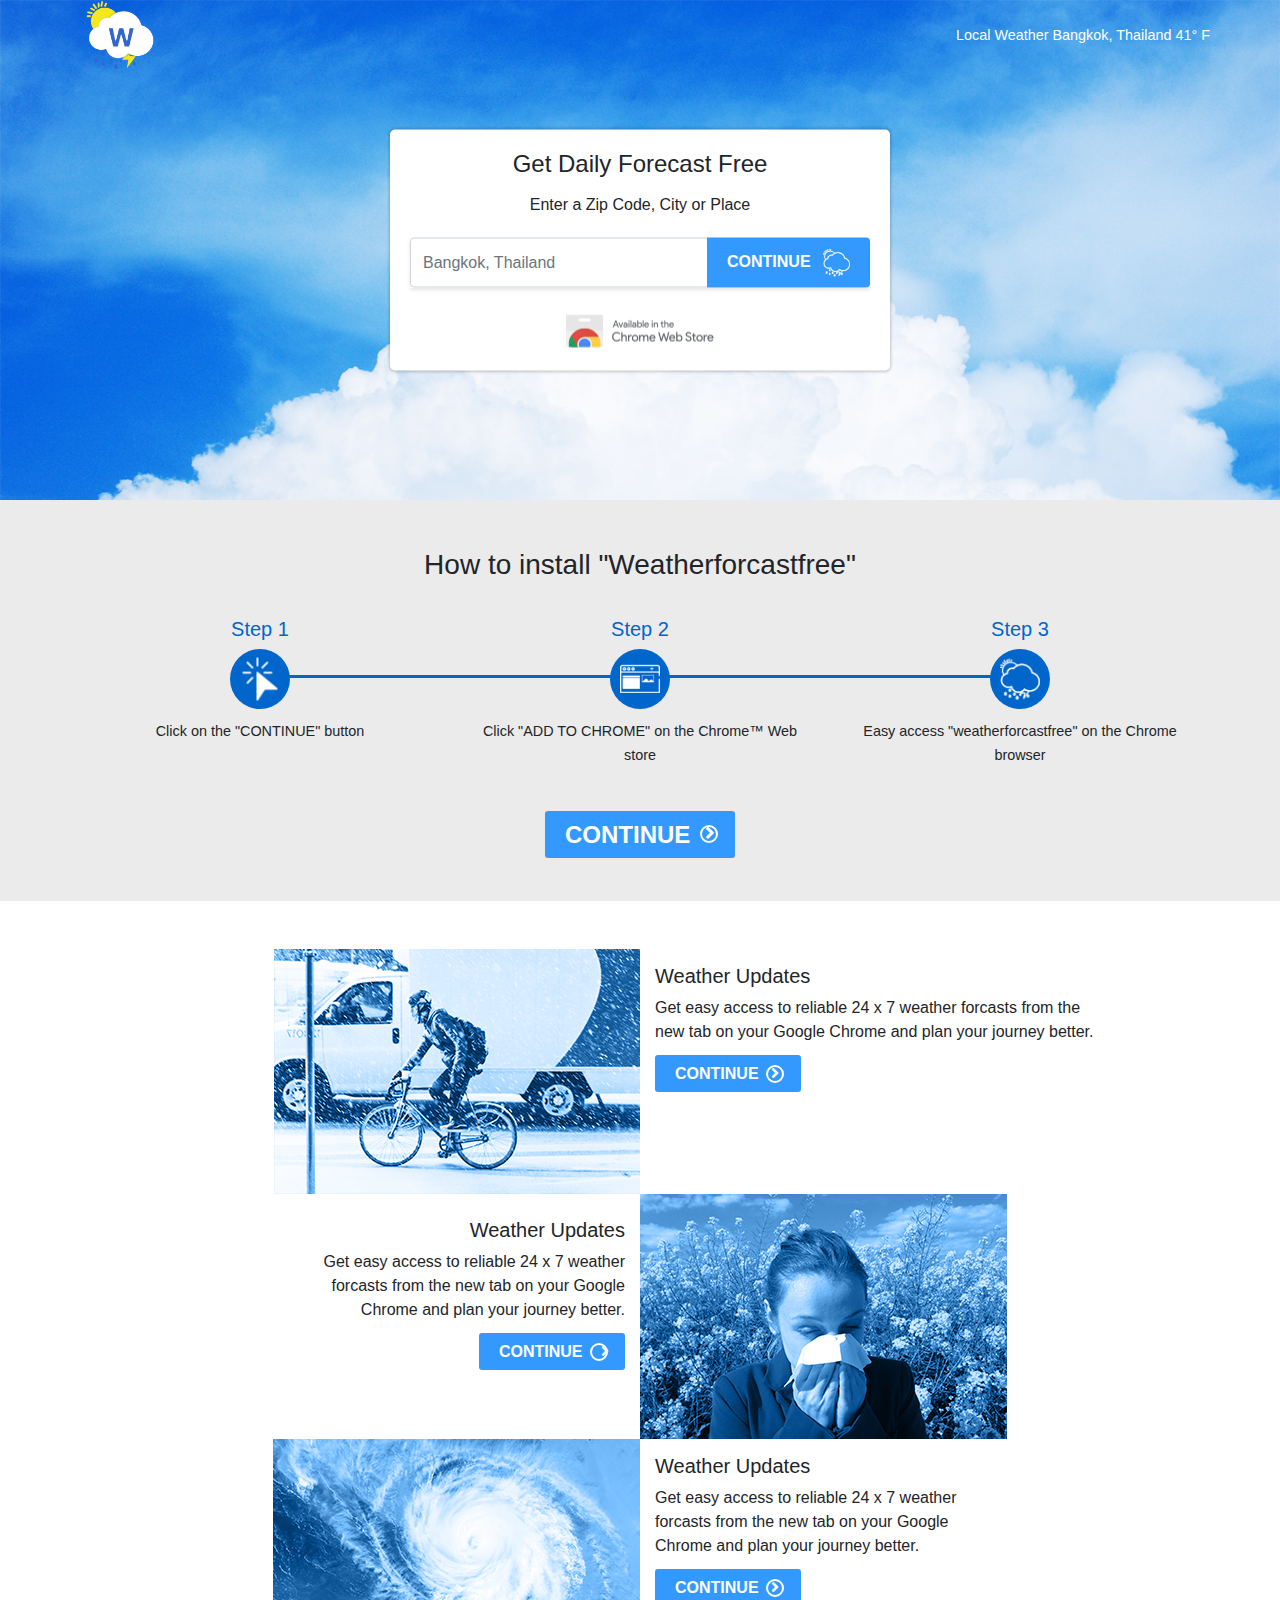
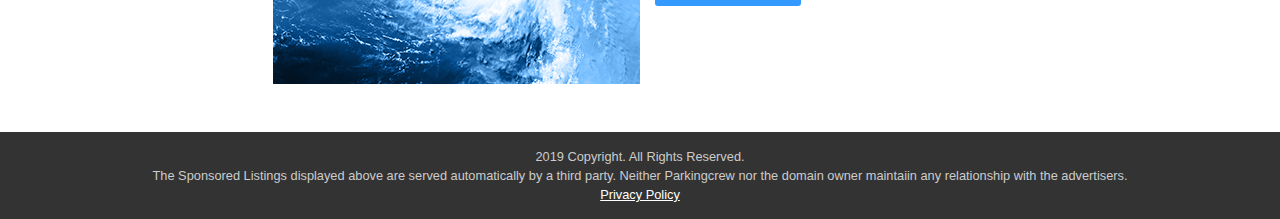
==== index.html @ 391738b8 "Blue version" ====
<!doctype html>
<html lang="en">
  <head>
    <!-- Required meta tags -->
    <meta charset="utf-8">
    <meta name="viewport" content="width=device-width, initial-scale=1, shrink-to-fit=no">

    <link rel="stylesheet" href="assets/css/main.css">
    <link rel="stylesheet" href="https://stackpath.bootstrapcdn.com/bootstrap/4.3.1/css/bootstrap.min.css" integrity="sha384-ggOyR0iXCbMQv3Xipma34MD+dH/1fQ784/j6cY/iJTQUOhcWr7x9JvoRxT2MZw1T" crossorigin="anonymous"><!-- Bootstrap CSS -->
    <link rel="stylesheet" href="assets/css/hover.css">
    <link rel="stylesheet" href="assets/css/fontawesome.css">
    <link rel="stylesheet" href="assets/css/bootstrap.css">

    <title>WeatherForcastFree</title>
    
    <link rel="shortcut icon" href="assets/images/favicons/favicon.ico">
	<link rel="icon" sizes="16x16 32x32 64x64" href="assets/images/favicons/favicon.ico">
	<link rel="icon" type="image/png" sizes="196x196" href="assets/images/favicons/favicon-192.png">
	<link rel="icon" type="image/png" sizes="160x160" href="assets/images/favicons/favicon-160.png">
	<link rel="icon" type="image/png" sizes="96x96" href="assets/images/favicons/favicon-96.png">
	<link rel="icon" type="image/png" sizes="64x64" href="assets/images/favicons/favicon-64.png">
	<link rel="icon" type="image/png" sizes="32x32" href="assets/images/favicons/favicon-32.png">
	<link rel="icon" type="image/png" sizes="16x16" href="assets/images/favicons/favicon-16.png">
	<link rel="apple-touch-icon" href="assets/images/favicons/favicon-57.png">
	<link rel="apple-touch-icon" sizes="114x114" href="assets/images/favicons/favicon-114.png">
	<link rel="apple-touch-icon" sizes="72x72" href="assets/images/favicons/favicon-72.png">
	<link rel="apple-touch-icon" sizes="144x144" href="assets/images/favicons/favicon-144.png">
	<link rel="apple-touch-icon" sizes="60x60" href="assets/images/favicons/favicon-60.png">
	<link rel="apple-touch-icon" sizes="120x120" href="assets/images/favicons/favicon-120.png">
	<link rel="apple-touch-icon" sizes="76x76" href="assets/images/favicons/favicon-76.png">
	<link rel="apple-touch-icon" sizes="152x152" href="assets/images/favicons/favicon-152.png">
	<link rel="apple-touch-icon" sizes="180x180" href="assets/images/favicons/favicon-180.png">
	<meta name="msapplication-TileColor" content="#FFFFFF">
	<meta name="msapplication-TileImage" content="assets/images/favicons/favicon-144.png">
  </head>
    <body class="">
      
      <section class="header">
        <div class="container">
          <img class="logo" src="assets/images/logo.png" alt="">
          <span class="currentWeather">Local Weather Bangkok, Thailand 41&deg; F</span>
          
          <div class="searchbox text-center">
            <h4 class="mb-3">Get Daily Forecast Free</h4>
            <h6 class="font-weight-normal mb-4">Enter a Zip Code, City or Place</h6>
            
            <div class="input-group mb-4">
              <input type="text" class="form-control" placeholder="Bangkok, Thailand" aria-label="location" aria-describedby="button-addon2">
              <div class="input-group-append">
                <button class="btn btn-outline-secondary" type="button" id="button-addon2">
                  Continue
                  <img src="assets/images/icon3.png" alt="" />
                </button>
              </div>
            </div>
            <img class="chromeStore" src="assets/images/chrome.png" alt="">
          </div>
          
        </div>
      </section>
      
      <section class="steps text-center">
        <div class="container py-5">
          
          <h3>How to install "Weatherforcastfree"</h3>
          <hr>
          <div class="row mb-5">
            <div class="col-4 text-center">
              <h5>step 1</h5>
              <div>
                <img src="assets/images/icon1.png" alt="">  
              </div>
              

              <span>Click on the "CONTINUE" button</span>
            </div>
            <div class="col-4">
              <h5>step 2</h5>
              <div>
                <img src="assets/images/icon2.png" alt="">  
              </div>
              
              <span>Click "ADD TO CHROME" on the Chrome&trade; Web store</span>
            </div>
            <div class="col-4 text-center">
              <h5>step 3</h5>
              <div>
                <img src="assets/images/icon3.png" alt="">
              </div>
              <span>Easy access "weatherforcastfree" on the Chrome browser</span>
            </div>
          </div>
          
          <a class="blue-button" href="#">
            <span>Continue</span>
            <span class="caret">
              <i class="fas fa-angle-right"></i>
            </span>
          </a>
        </div>
      </section>
      
      <section class="benefits my-5">
        <div class="container">
          <div class="row">
            <div class="col-12 col-md-6 text-right image">
              <img src="assets/images/cycle.png" />
            </div>
            <div class="col-12 col-md-5">
              <h5>Weather Updates</h5>
              
              <p>Get easy access to reliable 24 x 7 weather forcasts from the new tab on your Google Chrome and plan your journey better.</p>
              
              <a class="blue-button" href="#">
                <span>Continue</span>
                <span class="caret">
                  <i class="fas fa-angle-right"></i>
                </span>
              </a>
            </div>
            <div class="col-4 offset-2 text-right my-4">
              <h5>Weather Updates</h5>
              
              <p>Get easy access to reliable 24 x 7 weather forcasts from the new tab on your Google Chrome and plan your journey better.</p>
              
              <a class="blue-button" href="#">
                <span>Continue</span>
                <span class="caret">
                  <i class="fas fa-angle-right"></i>
                </span>
              </a>
            </div>
            <div class="col-6 text-left image">
              <img src="assets/images/sneeze.png" />
            </div>
            <div class="col-6 text-right image">
              <img src="assets/images/whirlpool.png" />
            </div>
            <div class="col-4">
              <h5>Weather Updates</h5>
              
              <p>Get easy access to reliable 24 x 7 weather forcasts from the new tab on your Google Chrome and plan your journey better.</p>
              
              <a class="blue-button" href="#">
                <span>Continue</span>
                <span class="caret">
                  <i class="fas fa-angle-right"></i>
                </span>
              </a>
            </div>
          </div>
        </div>
      </section>
      
      <footer class="text-center">
        2019 Copyright. All Rights Reserved. <br>
        The Sponsored Listings displayed above are served automatically by a third party. Neither Parkingcrew nor the domain owner maintaiin any relationship with the advertisers.<br>
        <a href="#">Privacy Policy</a>
      </footer>
      
      <script src="assets/js/bootstrap.bundle.js"></script>
      <script src="assets/js/main.js"></script>
    </body>
  </html>
---- assets/css/main.css ----
.header{
  background-image: url(../images/background.png);
  background-repeat: no-repeat;
  background-size: cover;
  
}

.header > .container {
  position: relative;
  min-height: 500px;
}
.currentWeather {
  position: absolute;
  right: 0;
  top: 25px;
  color: white;
  font-size: 0.9em;
}

.logo {
  width: 70px;
}

.searchbox {
  position: absolute;
  left: 50%;
  top: 50%;
  transform: translateX(-50%) translateY(-50%);
  width: 500px;
  background-color: white;
  padding: 20px;
  border-radius: 5px;
  box-shadow: 0px 0px 3px 1px rgba(0,0,0,0.2);
}

.searchbox .input-group {
  box-shadow: 0px 2px 4px 0px rgba(0,0,0,0.1);
}

.searchbox button.btn {
  background-color: #3399FE;
  color: white;
  text-transform: uppercase;
  padding: 10px 20px;
  font-weight: 600;
  transition: 0.3s linear background-color;
  border: 0;
}

.searchbox .chromeStore {
  
}

.searchbox button.btn:hover {
  text-decoration: none;
  color: white;
  background-color: #0080ff; 
}

.searchbox button.btn img {
  width: 27px;
  margin-left: 8px;
}

.searchbox .form-control {
  height: 50px;
}
.searchbox .input-group-append {
  
}

section.steps {
  background-color: #EBEBEB;
}
section.steps h5 {
  color: #0066CC;
  text-transform: capitalize;
}

section.steps > .container {
  position: relative;
}

section.steps > .container > hr {
  width: 66%;
  position: relative;
  top: 77px;
  border-color: #0066CC;
  border-width: 3px;
  
  
}
section.steps > .container > .row > div > div {
  z-index: 10;
  background-color: #0066CC;
  display: block;
  margin: 0 auto;
  width: 60px;
  height: 60px;
  border-radius: 30px;
  position: relative;
  margin-bottom: 10px;
}

section.steps > .container > .row > div > div > img { 
  position: absolute;;
  left: 50%;
  top: 50%;
  transform: translateX(-50%) translateY(-50%);
  max-width: 40px;
}

section.steps > .container > .row > div span {
  font-size: 0.9em;
  text-align: justify;
  width: 50%;
}

section.steps .blue-button {
 font-size: 1.5em;
}

section.steps .blue-button .caret {
  top: 10px;
}

section.steps .blue-button .caret > i {
  top: -13px !important;
  left: 1px !important;
  font-size: 0.8em;
}

section.benefits div.image {
  padding-left: 0;
  padding-right: 0;
}

section.benefits .row > div:not(.image) {
  margin-top: 15px;
  
}

footer {
  background-color: #333333;
  color: #ccc;
  font-size: 0.8em;
  padding: 15px 10vw;
}

footer a {
  color: white;
  text-decoration: underline;
}

.blue-button {
  background-color: #3399FE;
  color: white;
  text-transform: uppercase;
  padding: 10px 20px;
  font-weight: 600;
  border-radius: 3px;
  transition: 0.3s linear background-color;
}

.blue-button:hover {
  text-decoration: none;
  color: white;
  background-color: #0080ff; 
}

.blue-button > .caret {
  border: 2px solid white;
  width: 18px;
  height: 18px;
  display: inline-block;
  border-radius: 9px;
  position: relative;
  top: 5px;
  left: 3px;
}

.blue-button > .caret > i {
  position: relative;
  top: -5px !important; 
  left: 3px !important
}
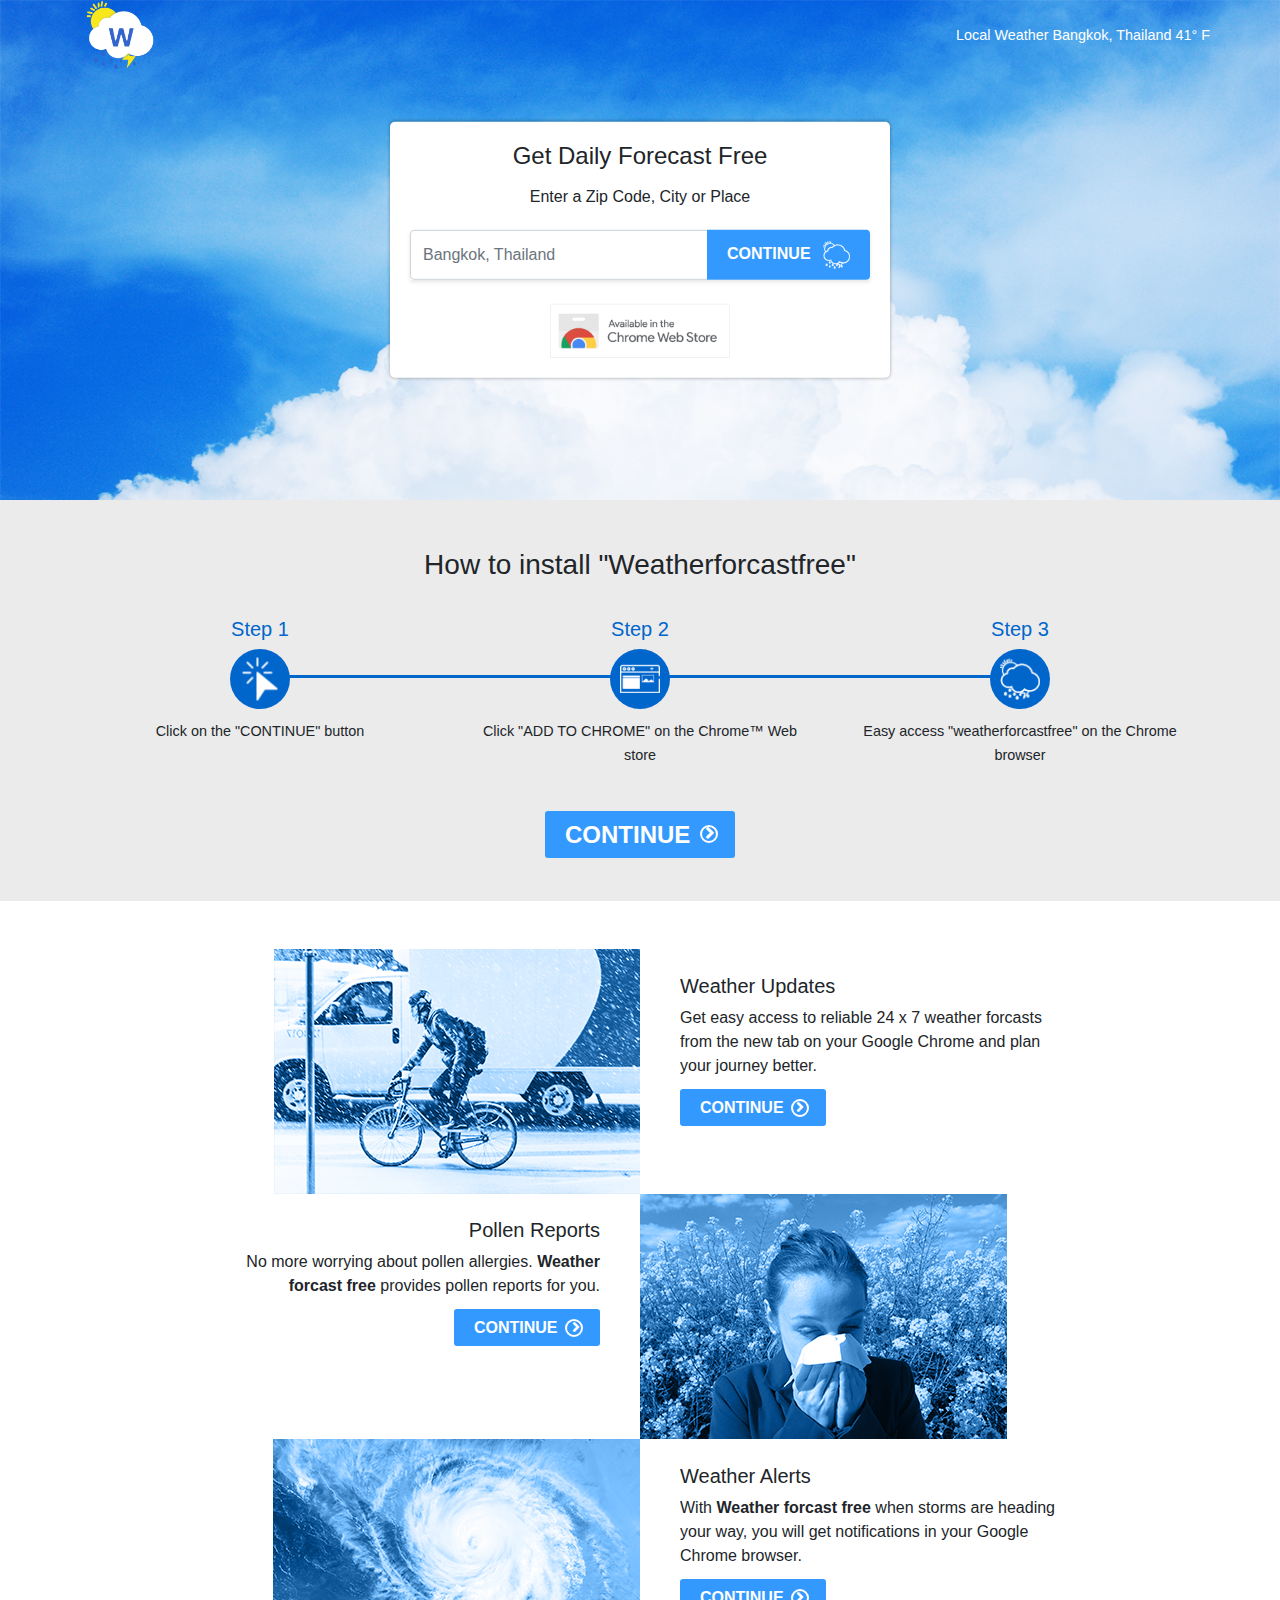
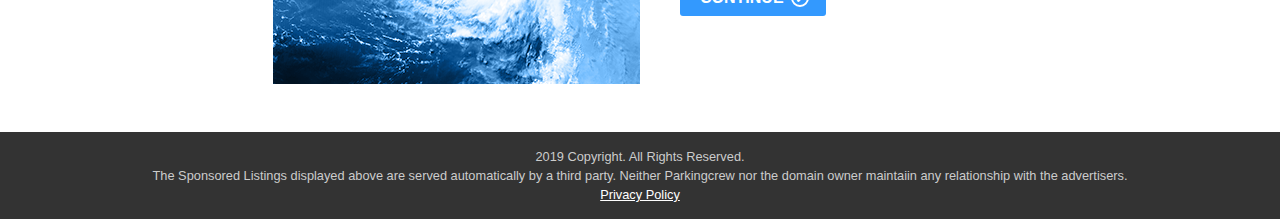
==== commit ce7616c0: "Responsive breakpoint tweaks to sections" ====
--- a/index.html
+++ b/index.html
@@ -103,8 +103,8 @@
       <section class="benefits my-5">
         <div class="container">
           <div class="row">
-            <div class="col-12 col-md-6 text-right image">
-              <img src="assets/images/cycle.png" />
+            <div class="col-12 text-center col-md-6 text-md-right image">
+              <img class="img-fluid" src="assets/images/cycle.png" />
             </div>
             <div class="col-12 col-md-5">
               <h5>Weather Updates</h5>
@@ -118,10 +118,11 @@
                 </span>
               </a>
             </div>
-            <div class="col-4 offset-2 text-right my-4">
-              <h5>Weather Updates</h5>
+            <div class="col-12 col-md-6 col-lg-5 offset-lg-1 text-left text-md-right mt-5 mt-md-4 my-4 d-none d-md-block">
+              <h5>Pollen Reports</h5>
               
-              <p>Get easy access to reliable 24 x 7 weather forcasts from the new tab on your Google Chrome and plan your journey better.</p>
+              <p>No more worrying about pollen allergies.
+              <strong>Weather forcast free</strong> provides pollen reports for you.</p>
               
               <a class="blue-button" href="#">
                 <span>Continue</span>
@@ -130,16 +131,31 @@
                 </span>
               </a>
             </div>
-            <div class="col-6 text-left image">
-              <img src="assets/images/sneeze.png" />
+            <div class="col-12 text-center col-md-6 text-md-left image mt-5 mt-md-0">
+              <img class="img-fluid" src="assets/images/sneeze.png" />
             </div>
-            <div class="col-6 text-right image">
-              <img src="assets/images/whirlpool.png" />
+            
+            <div class="col-12 col-md-6 text-left text-md-right my-4 d-block d-md-none">
+              <h5>Pollen Reports</h5>
+              
+              <p>No more worrying about pollen allergies.
+              <strong>Weather forcast free</strong> provides pollen reports for you.</p>
+              
+              <a class="blue-button" href="#">
+                <span>Continue</span>
+                <span class="caret">
+                  <i class="fas fa-angle-right"></i>
+                </span>
+              </a>
             </div>
-            <div class="col-4">
-              <h5>Weather Updates</h5>
+            
+            <div class="col-12 text-center col-md-6 text-md-right image mt-5 mt-md-0">
+              <img class="img-fluid" src="assets/images/whirlpool.png" />
+            </div>
+            <div class="col-12 col-md-5 mb-5 mb-md-0">
+              <h5>Weather Alerts</h5>
               
-              <p>Get easy access to reliable 24 x 7 weather forcasts from the new tab on your Google Chrome and plan your journey better.</p>
+              <p>With <strong>Weather forcast free</strong> when storms are heading your way, you will get notifications in your Google Chrome browser.</p>
               
               <a class="blue-button" href="#">
                 <span>Continue</span>
--- a/assets/css/main.css
+++ b/assets/css/main.css
@@ -48,7 +48,7 @@
 }
 
 .searchbox .chromeStore {
-  
+  width: 180px;
 }
 
 .searchbox button.btn:hover {
@@ -136,7 +136,14 @@
 }
 
 section.benefits .row > div:not(.image) {
-  margin-top: 15px;
+  margin-top: 25px;
+  padding: 0 40px;
+}
+
+@media (min-width: 768px) {
+  section.benefits .row > div:nth-of-type(3) .blue-button .caret > i {
+    left: -1px !important;
+  }
   
 }
 
